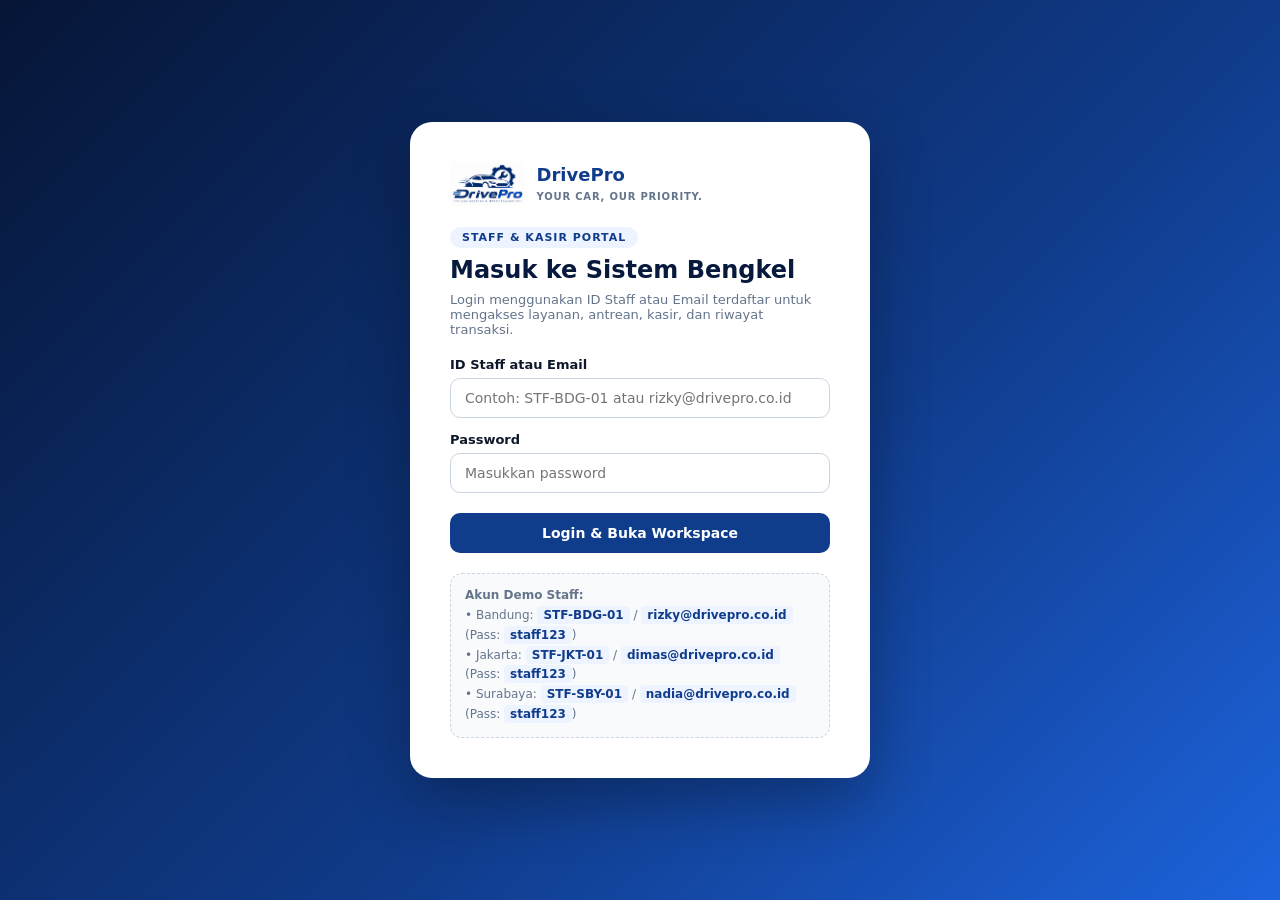
==== staff/antrean.html @ 0124470b "upload tampilan customer" ====
<!DOCTYPE html>
<html lang="id">
<head>
    <meta charset="UTF-8">
    <meta name="viewport" content="width=device-width, initial-scale=1.0">
    <title>Daftar Antrean & Kasir - DrivePro Staff</title>
    <link rel="stylesheet" href="css/staff-global.css">
    <link rel="stylesheet" href="css/antrean.css">
</head>
<body>

    <header class="top-navbar">
        <div class="nav-container">
            <a href="antrean.html" class="brand-logo">
                <img src="assets/logo.jpg" alt="Logo DrivePro" class="logo-img">
                <div class="logo-text">
                    <strong>DrivePro</strong>
                    <small>YOUR CAR, OUR PRIORITY.</small>
                </div>
            </a>

            <nav class="main-nav">
                <a href="service.html">SERVICE</a>
                <a href="antrean.html" class="active">ANTREAN</a>
                <a href="riwayat.html">RIWAYAT TRANSAKSI</a>
                <a href="profil.html">PROFIL STAFF</a>
            </nav>
        </div>
    </header>

    <main class="container">
        <section class="panel-card">
            <div class="title-bar">
                <div>
                    <span class="eyebrow-pill">QUEUE & WORK ORDER</span>
                    <h2>Daftar Antrean Servis Aktif</h2>
                    <p>Klik pada kartu antrean untuk melihat detail form, edit servis, tambah sparepart, terapkan promo, atau lanjut ke kasir.</p>
                </div>

                <select id="queueBranchFilter" onchange="renderQueueList()" class="branch-select">
                    <option value="ALL">Semua Cabang</option>
                    <option value="DrivePro Bandung - Soekarno Hatta">DrivePro Bandung</option>
                    <option value="DrivePro Jakarta - TB Simatupang">DrivePro Jakarta</option>
                    <option value="DrivePro Surabaya - Ahmad Yani">DrivePro Surabaya</option>
                </select>
            </div>

            <div id="queueListContainer" class="queue-stack"></div>
        </section>
    </main>

    <!-- MODAL DETAIL FORM & WORK ORDER -->
    <div id="queueDetailModal" class="modal-overlay" style="display: none;" onclick="closeModal('queueDetailModal')">
        <div class="modal-box modal-xl" onclick="event.stopPropagation()">
            <div class="modal-header">
                <div>
                    <span class="pill-code" id="mdQueueCode">BDG-001</span>
                    <h3 id="mdCustomerHeader" style="margin-top: 6px;">Detail Form & Work Order Servis</h3>
                </div>
                <button type="button" class="modal-close-btn" onclick="closeModal('queueDetailModal')">✕</button>
            </div>

            <div class="md-control-banner">
                <div id="mdVehicleDetails"></div>
                <div class="md-schedule-actions">
                    <button type="button" class="btn-shift" onclick="adjustQueueSchedule(-15)">⏪ Majukan 15m</button>
                    <span id="mdTimeDisplay" class="time-pill-badge">09:00 - 10:00</span>
                    <button type="button" class="btn-shift" onclick="adjustQueueSchedule(15)">Mundurkan 15m ⏩</button>
                    <button type="button" class="btn-danger-soft" onclick="deleteAndAdvanceQueue()">🗑️ Hapus Antrean (Batal)</button>
                </div>
            </div>

            <div class="wo-grid">
                <div>
                    <div class="wo-card">
                        <h4>1. Edit Jenis Service Aktual</h4>
                        <p class="hint-sm">Sesuaikan tindakan perbaikan berdasarkan pengecekan aktual teknisi.</p>
                        <div id="mdServiceChecklist" class="check-grid-sm"></div>
                        <div class="form-group" style="margin-top: 10px;">
                            <label>Catatan Diagnosa Mekanik</label>
                            <input type="text" id="mdTechNotes" placeholder="Contoh: Aki lemah, diganti aki baru.">
                        </div>
                    </div>

                    <div class="wo-card" style="margin-top: 16px;">
                        <h4>2. Tambah Sparepart Diganti (Khusus Mobil <span id="mdEngineTypeLabel">Bensin</span>)</h4>
                        <div class="part-picker">
                            <select id="mdSparepartDropdown"></select>
                            <input type="number" id="mdSparepartQty" value="1" min="1" max="10">
                            <button type="button" class="btn-primary" onclick="addPartItem()">+ Tambah</button>
                        </div>
                        <ul id="mdAddedPartsList" class="parts-ul"></ul>
                    </div>
                </div>

                <div>
                    <div class="wo-card">
                        <h4>3. Promo Member Tersedia</h4>
                        <p class="hint-sm" style="margin-bottom: 10px;">Berwarna <strong>abu-abu</strong> jika syarat belum terpenuhi, berubah <strong>biru</strong> saat memenuhi ketentuan.</p>
                        <div id="mdPromoCardsContainer"></div>
                    </div>

                    <div class="wo-card total-box" style="margin-top: 16px;">
                        <h4>4. Kalkulasi Harga & Pembayaran Kasir</h4>
                        <div class="price-row"><span>Total Jasa Servis</span><strong id="sumServiceText">Rp 0</strong></div>
                        <div class="price-row"><span>Total Sparepart</span><strong id="sumPartText">Rp 0</strong></div>
                        <div class="price-row promo-deduct"><span>Potongan Promo</span><strong id="sumDiscountText">- Rp 0</strong></div>
                        <div class="price-row final-price"><span>TOTAL TAGIHAN FIX</span><strong id="sumGrandTotalText">Rp 0</strong></div>

                        <div style="display: flex; flex-direction: column; gap: 8px; margin-top: 14px;">
                            <button type="button" class="btn-outline" onclick="saveQueueChangesOnly()">Simpan Update Sementara</button>
                            <button type="button" class="btn-primary" onclick="proceedToCashier()">💳 Harga Fix & Lanjut ke Kasir</button>
                        </div>
                    </div>
                </div>
            </div>
        </div>
    </div>

    <!-- MODAL KASIR & WHATSAPP STRUK -->
    <div id="cashierModal" class="modal-overlay" style="display: none;" onclick="closeModal('cashierModal')">
        <div class="modal-box modal-md" onclick="event.stopPropagation()">
            <div class="modal-header">
                <h3>💳 Pembayaran Kasir DrivePro</h3>
                <button type="button" class="modal-close-btn" onclick="closeModal('cashierModal')">✕</button>
            </div>

            <div id="cashierBillSummary" class="cashier-summary"></div>

            <div id="cashierPaymentFormArea">
                <div class="form-group" style="margin-top: 14px;">
                    <label>Metode Pembayaran *</label>
                    <select id="paymentMethodSelect" onchange="toggleCashInput()">
                        <option value="Tunai (Cash)">Tunai (Cash)</option>
                        <option value="QRIS DrivePro">QRIS DrivePro</option>
                        <option value="Transfer Virtual Account">Transfer Virtual Account</option>
                        <option value="Kartu Debit / Kredit">Kartu Debit / Kredit</option>
                    </select>
                </div>

                <div id="cashReceivedGroup" class="form-group" style="margin-top: 12px;">
                    <label>Uang Diterima dari Customer (Rp)</label>
                    <input type="number" id="cashReceivedInput" oninput="calculateChangeAmount()">
                    <small id="cashChangeDisplay" style="color: #059669; font-weight: 700;"></small>
                </div>

                <div class="form-group" style="margin-top: 12px;">
                    <label>Nomor WhatsApp Tujuan Struk Digital *</label>
                    <input type="text" id="waReceiptPhoneInput" placeholder="Contoh: 081234567890" required>
                </div>

                <button type="button" class="btn-primary" style="width: 100%; margin-top: 18px;" onclick="confirmPaymentAndGenerateReceipt()">
                    ✅ Konfirmasi Pembayaran Lunas
                </button>
            </div>

            <div id="paidReceiptSuccessArea" style="display: none;">
                <div id="finalReceiptPreview" class="receipt-sheet"></div>
                <div style="display: flex; flex-direction: column; gap: 10px; margin-top: 16px;">
                    <a id="sendWhatsappBtn" href="#" target="_blank" class="btn-wa">📲 Kirim Struk ke WhatsApp Customer</a>
                    <button type="button" class="btn-outline" onclick="closeModal('cashierModal')">Tutup</button>
                </div>
            </div>
        </div>
    </div>

    <footer class="site-footer">
        <div class="footer-inner">
            <p>&copy; 2026 DrivePro — Your Car, Our Priority.</p>
            <p>Staff & Workshop Operations Portal</p>
        </div>
    </footer>

    <script src="js/data.js"></script>
    <script src="js/auth.js"></script>
    <script src="js/antrean.js"></script>
</body>
</html>
---- staff/css/staff-global.css ----
* {
    box-sizing: border-box;
    margin: 0;
    padding: 0;
    font-family: 'Segoe UI', system-ui, -apple-system, sans-serif;
}

body {
    background-color: #f5f8fd;
    color: #0f172a;
    min-height: 100vh;
    display: flex;
    flex-direction: column;
}

.top-navbar {
    background: #ffffff;
    border-bottom: 1px solid rgba(16, 60, 140, 0.08);
    position: sticky;
    top: 0;
    z-index: 1000;
}

.nav-container {
    max-width: 1200px;
    margin: 0 auto;
    padding: 14px 24px;
    display: flex;
    justify-content: space-between;
    align-items: center;
    gap: 16px;
}

.brand-logo {
    display: flex;
    align-items: center;
    gap: 12px;
    text-decoration: none;
}

.logo-img {
    height: 44px;
    width: auto;
    object-fit: contain;
}

.logo-text strong {
    display: block;
    font-size: 18px;
    font-weight: 800;
    color: #103c8c;
    line-height: 1.1;
}

.logo-text small {
    font-size: 10px;
    font-weight: 700;
    color: #64748b;
    letter-spacing: 0.8px;
}

.main-nav {
    display: flex;
    align-items: center;
    gap: 8px;
}

.main-nav a {
    text-decoration: none;
    color: #07193d;
    font-size: 13px;
    font-weight: 700;
    padding: 9px 16px;
    border-radius: 99px;
    transition: all 0.2s ease;
}

.main-nav a:hover,
.main-nav a.active {
    background: #eef4ff;
    color: #1d63dc;
}

.container {
    max-width: 1140px;
    width: 100%;
    margin: 0 auto;
    padding: 32px 24px;
    flex: 1;
}

.panel-card {
    background: #ffffff;
    border-radius: 20px;
    padding: 32px;
    box-shadow: 0 10px 30px -5px rgba(7, 25, 61, 0.06);
    border: 1px solid rgba(16, 60, 140, 0.08);
}

.eyebrow-pill {
    display: inline-block;
    background: #eef4ff;
    color: #103c8c;
    font-size: 11px;
    font-weight: 800;
    letter-spacing: 1px;
    padding: 4px 12px;
    border-radius: 99px;
    margin-bottom: 8px;
}

.btn-primary {
    background: #103c8c;
    color: #ffffff;
    border: none;
    padding: 12px 22px;
    border-radius: 10px;
    font-size: 14px;
    font-weight: 700;
    cursor: pointer;
    transition: background 0.2s ease;
}

.btn-primary:hover {
    background: #1d63dc;
}

.btn-outline {
    background: #ffffff;
    color: #07193d;
    border: 1.5px solid #cbd5e1;
    padding: 11px 20px;
    border-radius: 10px;
    font-size: 14px;
    font-weight: 700;
    cursor: pointer;
}

.site-footer {
    background: #07193d;
    color: rgba(255, 255, 255, 0.85);
    padding: 18px 24px;
    font-size: 13px;
    margin-top: auto;
}

.footer-inner {
    max-width: 1140px;
    margin: 0 auto;
    display: flex;
    justify-content: space-between;
    flex-wrap: wrap;
    gap: 10px;
}
---- staff/css/antrean.css ----
.title-bar {
    display: flex;
    justify-content: space-between;
    align-items: flex-start;
    flex-wrap: wrap;
    gap: 16px;
    margin-bottom: 24px;
}

.title-bar h2 {
    font-size: 24px;
    font-weight: 800;
    color: #07193d;
}

.title-bar p {
    font-size: 14px;
    color: #64748b;
}

.branch-select {
    padding: 10px 16px;
    border: 1.5px solid #cbd5e1;
    border-radius: 10px;
    font-size: 13px;
    font-weight: 700;
}

.queue-stack {
    display: flex;
    flex-direction: column;
    gap: 14px;
}

.queue-row-card {
    background: #f8fbff;
    border: 1.5px solid #dbe7fb;
    border-radius: 16px;
    padding: 20px 24px;
    display: flex;
    justify-content: space-between;
    align-items: center;
    flex-wrap: wrap;
    gap: 16px;
    cursor: pointer;
    transition: all 0.2s ease;
}

.queue-row-card:hover {
    background: #ffffff;
    border-color: #1d63dc;
    box-shadow: 0 10px 24px -6px rgba(16, 60, 140, 0.14);
    transform: translateY(-2px);
}

.q-code-badge {
    background: #103c8c;
    color: #ffffff;
    font-size: 15px;
    font-weight: 800;
    padding: 8px 14px;
    border-radius: 10px;
}

.q-main-info h4 {
    font-size: 17px;
    font-weight: 800;
    color: #07193d;
}

.q-main-info p {
    font-size: 13px;
    color: #64748b;
}

.q-status-chip {
    font-size: 12px;
    font-weight: 800;
    padding: 5px 12px;
    border-radius: 99px;
}

.st-wait { background: #fef3c7; color: #b45309; }
.st-work { background: #dbeafe; color: #1d4ed8; }

/* Modals & Work Order */
.modal-overlay {
    position: fixed;
    inset: 0;
    background: rgba(7, 25, 61, 0.6);
    backdrop-filter: blur(4px);
    display: flex;
    align-items: center;
    justify-content: center;
    z-index: 2000;
    padding: 20px;
}

.modal-box {
    background: #ffffff;
    border-radius: 20px;
    padding: 28px 32px;
    width: 100%;
    max-height: 92vh;
    overflow-y: auto;
}

.modal-xl { max-width: 1040px; }
.modal-md { max-width: 500px; }

.modal-header {
    display: flex;
    justify-content: space-between;
    align-items: flex-start;
    margin-bottom: 14px;
}

.modal-close-btn {
    background: #f1f5f9;
    border: none;
    width: 34px;
    height: 34px;
    border-radius: 50%;
    font-weight: 800;
    cursor: pointer;
}

.pill-code {
    background: #eef4ff;
    color: #103c8c;
    font-size: 12px;
    font-weight: 800;
    padding: 4px 12px;
    border-radius: 99px;
}

.md-control-banner {
    background: #f1f5f9;
    border-radius: 14px;
    padding: 14px 18px;
    display: flex;
    justify-content: space-between;
    align-items: center;
    flex-wrap: wrap;
    gap: 12px;
    margin-bottom: 20px;
    font-size: 13px;
}

.md-schedule-actions {
    display: flex;
    align-items: center;
    gap: 8px;
    flex-wrap: wrap;
}

.btn-shift {
    background: #ffffff;
    border: 1px solid #cbd5e1;
    padding: 6px 10px;
    border-radius: 8px;
    font-size: 12px;
    font-weight: 700;
    cursor: pointer;
}

.time-pill-badge {
    background: #103c8c;
    color: #ffffff;
    padding: 6px 12px;
    border-radius: 8px;
    font-weight: 800;
    font-size: 12px;
}

.btn-danger-soft {
    background: #fee2e2;
    color: #b91c1c;
    border: none;
    padding: 6px 12px;
    border-radius: 8px;
    font-size: 12px;
    font-weight: 700;
    cursor: pointer;
}

.wo-grid {
    display: grid;
    grid-template-columns: 1.15fr 0.85fr;
    gap: 20px;
}

.wo-card {
    background: #f8fafc;
    border: 1px solid #e2e8f0;
    border-radius: 16px;
    padding: 18px 20px;
}

.wo-card h4 {
    font-size: 15px;
    font-weight: 800;
    color: #07193d;
    margin-bottom: 4px;
}

.hint-sm {
    font-size: 12px;
    color: #64748b;
}

.check-grid-sm {
    display: grid;
    grid-template-columns: 1fr 1fr;
    gap: 8px;
    max-height: 190px;
    overflow-y: auto;
    margin-top: 8px;
}

.srv-check-box {
    display: flex;
    align-items: flex-start;
    gap: 8px;
    background: #ffffff;
    border: 1px solid #e2e8f0;
    padding: 8px 10px;
    border-radius: 8px;
    font-size: 12px;
    cursor: pointer;
}

.form-group {
    display: flex;
    flex-direction: column;
    gap: 6px;
}

.form-group label { font-size: 13px; font-weight: 700; }
.form-group input, .form-group select {
    padding: 10px 12px;
    border: 1px solid #cbd5e1;
    border-radius: 8px;
    font-size: 13px;
}

.part-picker {
    display: flex;
    gap: 8px;
    margin: 10px 0;
}

.part-picker select {
    flex: 1;
    padding: 9px 12px;
    border-radius: 8px;
    border: 1px solid #cbd5e1;
}

.part-picker input {
    width: 65px;
    text-align: center;
    border-radius: 8px;
    border: 1px solid #cbd5e1;
}

.parts-ul {
    list-style: none;
    display: flex;
    flex-direction: column;
    gap: 6px;
}

.parts-ul li {
    background: #ffffff;
    border: 1px solid #e2e8f0;
    padding: 8px 12px;
    border-radius: 8px;
    display: flex;
    justify-content: space-between;
    align-items: center;
    font-size: 13px;
}

/* Promo Abu-abu -> Biru */
.promo-state-card {
    border-radius: 12px;
    padding: 12px 14px;
    margin-bottom: 10px;
    transition: all 0.25s ease;
    border: 1.5px solid;
}

.promo-locked {
    background-color: #e2e8f0;
    border-color: #cbd5e1;
    color: #64748b;
    opacity: 0.78;
    cursor: not-allowed;
}

.promo-unlocked {
    background: linear-gradient(135deg, #e0edff 0%, #dbeafe 100%);
    border-color: #1d63dc;
    color: #07193d;
    cursor: pointer;
}

.promo-unlocked.selected {
    background: linear-gradient(135deg, #103c8c 0%, #1d63dc 100%);
    color: #ffffff;
}

.total-box {
    background: #ffffff;
    border: 2px solid #103c8c;
}

.price-row {
    display: flex;
    justify-content: space-between;
    font-size: 14px;
    padding: 6px 0;
}

.promo-deduct { color: #059669; }
.final-price {
    border-top: 2px dashed #cbd5e1;
    margin-top: 8px;
    padding-top: 12px;
    font-size: 18px;
    color: #103c8c;
}

.cashier-summary {
    background: #eef4ff;
    border-radius: 12px;
    padding: 16px;
    font-size: 14px;
}

.receipt-sheet {
    background: #ffffff;
    border: 1.5px dashed #94a3b8;
    border-radius: 12px;
    padding: 20px;
    font-size: 13px;
    margin-top: 14px;
}

.btn-wa {
    display: block;
    background: #16a34a;
    color: #ffffff;
    text-align: center;
    text-decoration: none;
    font-weight: 800;
    padding: 13px 18px;
    border-radius: 10px;
}

@media (max-width: 860px) {
    .wo-grid, .check-grid-sm { grid-template-columns: 1fr; }
}
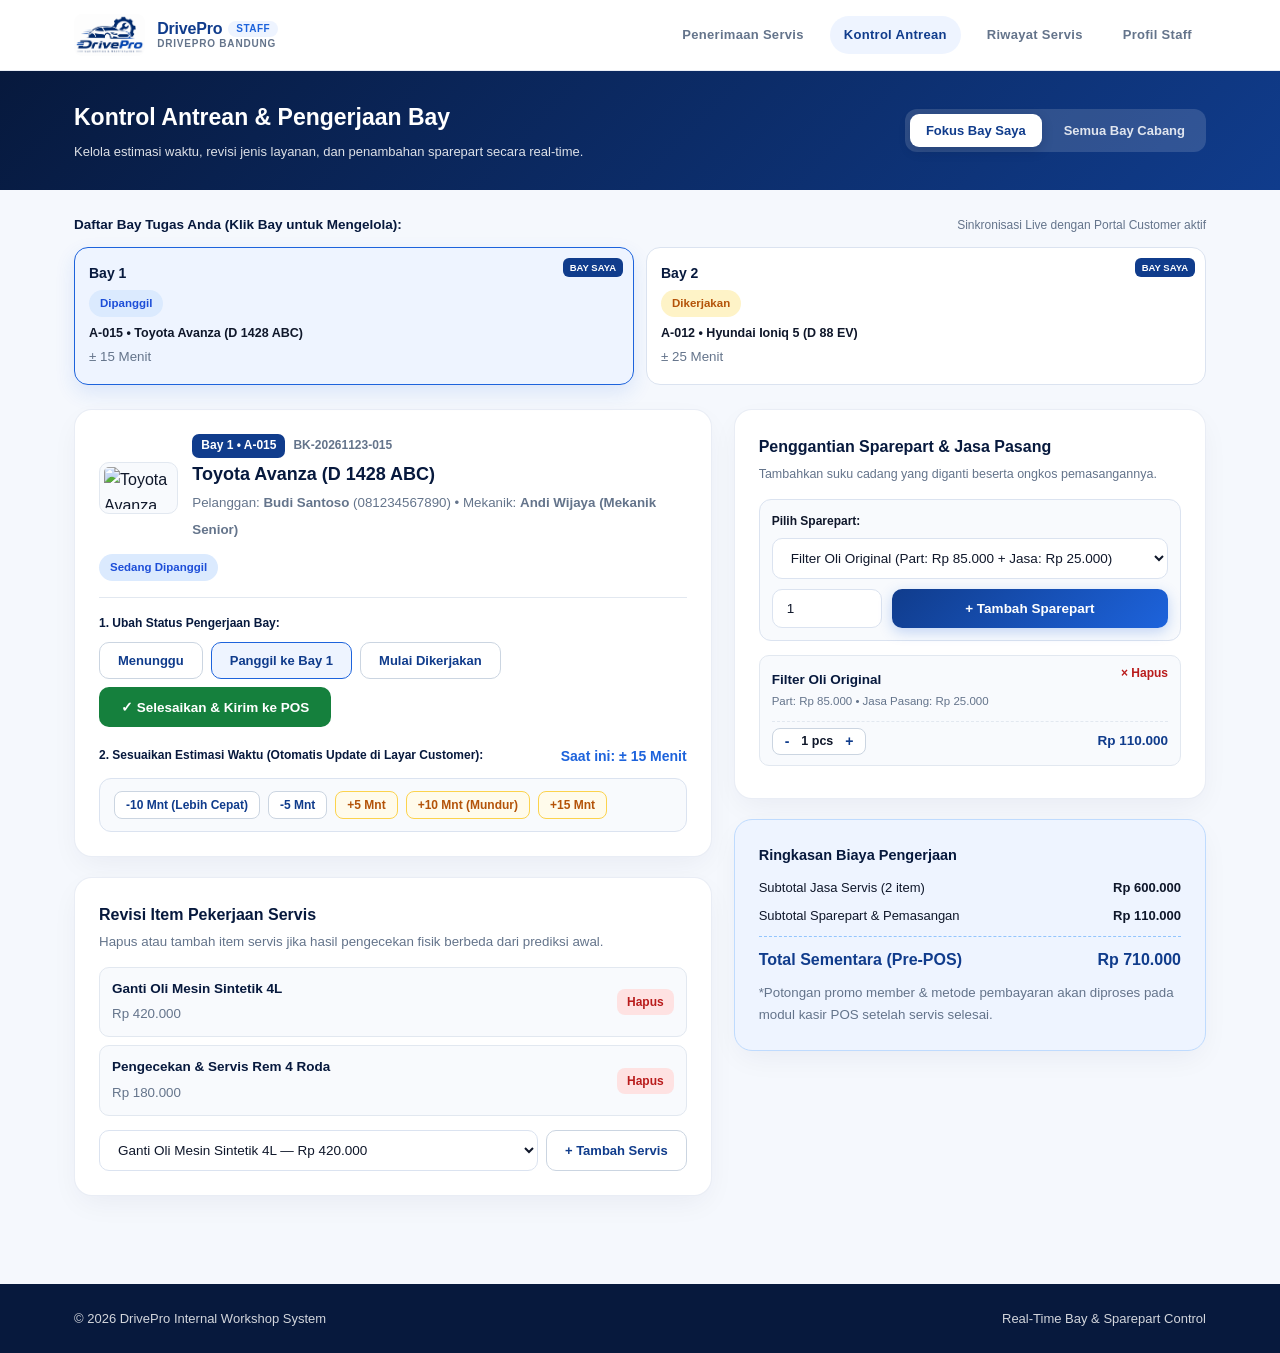
==== commit b66b4362: "feat: complete staff portal (service, queue control, history, profile)" ====
--- a/staff/antrean.html
+++ b/staff/antrean.html
@@ -3,8 +3,8 @@
 <head>
     <meta charset="UTF-8">
     <meta name="viewport" content="width=device-width, initial-scale=1.0">
-    <title>Daftar Antrean & Kasir - DrivePro Staff</title>
-    <link rel="stylesheet" href="css/staff-global.css">
+    <title>Kontrol Antrean &amp; Bay — DrivePro Staff</title>
+    <link rel="stylesheet" href="css/global.css">
     <link rel="stylesheet" href="css/antrean.css">
 </head>
 <body>
@@ -12,167 +12,59 @@
     <header class="top-navbar">
         <div class="nav-container">
             <a href="antrean.html" class="brand-logo">
-                <img src="assets/logo.jpg" alt="Logo DrivePro" class="logo-img">
+                <img src="assets/logo.jpg" alt="DrivePro Logo" class="logo-img">
                 <div class="logo-text">
-                    <strong>DrivePro</strong>
-                    <small>YOUR CAR, OUR PRIORITY.</small>
+                    <strong>DrivePro <span class="staff-role-pill">Staff</span></strong>
+                    <small id="navBranchLabel">DRIVEPRO BANDUNG</small>
                 </div>
             </a>
-
             <nav class="main-nav">
-                <a href="service.html">SERVICE</a>
-                <a href="antrean.html" class="active">ANTREAN</a>
-                <a href="riwayat.html">RIWAYAT TRANSAKSI</a>
-                <a href="profil.html">PROFIL STAFF</a>
+                <a href="service.html">Penerimaan Servis</a>
+                <a href="antrean.html" class="active">Kontrol Antrean</a>
+                <a href="riwayat.html">Riwayat Servis</a>
+                <a href="profil.html">Profil Staff</a>
             </nav>
         </div>
     </header>
 
-    <main class="container">
-        <section class="panel-card">
-            <div class="title-bar">
-                <div>
-                    <span class="eyebrow-pill">QUEUE & WORK ORDER</span>
-                    <h2>Daftar Antrean Servis Aktif</h2>
-                    <p>Klik pada kartu antrean untuk melihat detail form, edit servis, tambah sparepart, terapkan promo, atau lanjut ke kasir.</p>
-                </div>
-
-                <select id="queueBranchFilter" onchange="renderQueueList()" class="branch-select">
-                    <option value="ALL">Semua Cabang</option>
-                    <option value="DrivePro Bandung - Soekarno Hatta">DrivePro Bandung</option>
-                    <option value="DrivePro Jakarta - TB Simatupang">DrivePro Jakarta</option>
-                    <option value="DrivePro Surabaya - Ahmad Yani">DrivePro Surabaya</option>
-                </select>
+    <section class="queue-top-bar">
+        <div class="container queue-header-flex">
+            <div>
+                <h1 style="font-size:23px; font-weight:800; margin-bottom:4px;">Kontrol Antrean &amp; Pengerjaan Bay</h1>
+                <p style="font-size:13px; opacity:0.86;">Kelola estimasi waktu, revisi jenis layanan, dan penambahan sparepart secara real-time.</p>
             </div>
 
-            <div id="queueListContainer" class="queue-stack"></div>
-        </section>
+            <div class="mode-switcher-pills">
+                <button type="button" class="mode-pill-btn active" id="btnModeMyBays" onclick="switchBayViewMode('mine')">
+                    Fokus Bay Saya
+                </button>
+                <button type="button" class="mode-pill-btn" id="btnModeAllBays" onclick="switchBayViewMode('all')">
+                    Semua Bay Cabang
+                </button>
+            </div>
+        </div>
+    </section>
+
+    <main class="container">
+        <!-- Strip Pilihan Bay -->
+        <div style="display:flex; justify-content:space-between; align-items:center; margin-bottom:10px;">
+            <strong style="font-size:13.5px; color:var(--blue-dark);" id="bayStripHeading">Daftar Bay Tugas Anda (Klik Bay untuk Mengelola):</strong>
+            <span style="font-size:12px; color:var(--text-muted);" id="syncStatusLabel">Sinkronisasi Live dengan Portal Customer aktif</span>
+        </div>
+        <div class="bay-overview-strip" id="staffBayStripContainer"></div>
+
+        <!-- Area Kerja Bay Terpilih -->
+        <div id="bayWorkspaceContainer"></div>
     </main>
 
-    <!-- MODAL DETAIL FORM & WORK ORDER -->
-    <div id="queueDetailModal" class="modal-overlay" style="display: none;" onclick="closeModal('queueDetailModal')">
-        <div class="modal-box modal-xl" onclick="event.stopPropagation()">
-            <div class="modal-header">
-                <div>
-                    <span class="pill-code" id="mdQueueCode">BDG-001</span>
-                    <h3 id="mdCustomerHeader" style="margin-top: 6px;">Detail Form & Work Order Servis</h3>
-                </div>
-                <button type="button" class="modal-close-btn" onclick="closeModal('queueDetailModal')">✕</button>
-            </div>
-
-            <div class="md-control-banner">
-                <div id="mdVehicleDetails"></div>
-                <div class="md-schedule-actions">
-                    <button type="button" class="btn-shift" onclick="adjustQueueSchedule(-15)">⏪ Majukan 15m</button>
-                    <span id="mdTimeDisplay" class="time-pill-badge">09:00 - 10:00</span>
-                    <button type="button" class="btn-shift" onclick="adjustQueueSchedule(15)">Mundurkan 15m ⏩</button>
-                    <button type="button" class="btn-danger-soft" onclick="deleteAndAdvanceQueue()">🗑️ Hapus Antrean (Batal)</button>
-                </div>
-            </div>
-
-            <div class="wo-grid">
-                <div>
-                    <div class="wo-card">
-                        <h4>1. Edit Jenis Service Aktual</h4>
-                        <p class="hint-sm">Sesuaikan tindakan perbaikan berdasarkan pengecekan aktual teknisi.</p>
-                        <div id="mdServiceChecklist" class="check-grid-sm"></div>
-                        <div class="form-group" style="margin-top: 10px;">
-                            <label>Catatan Diagnosa Mekanik</label>
-                            <input type="text" id="mdTechNotes" placeholder="Contoh: Aki lemah, diganti aki baru.">
-                        </div>
-                    </div>
-
-                    <div class="wo-card" style="margin-top: 16px;">
-                        <h4>2. Tambah Sparepart Diganti (Khusus Mobil <span id="mdEngineTypeLabel">Bensin</span>)</h4>
-                        <div class="part-picker">
-                            <select id="mdSparepartDropdown"></select>
-                            <input type="number" id="mdSparepartQty" value="1" min="1" max="10">
-                            <button type="button" class="btn-primary" onclick="addPartItem()">+ Tambah</button>
-                        </div>
-                        <ul id="mdAddedPartsList" class="parts-ul"></ul>
-                    </div>
-                </div>
-
-                <div>
-                    <div class="wo-card">
-                        <h4>3. Promo Member Tersedia</h4>
-                        <p class="hint-sm" style="margin-bottom: 10px;">Berwarna <strong>abu-abu</strong> jika syarat belum terpenuhi, berubah <strong>biru</strong> saat memenuhi ketentuan.</p>
-                        <div id="mdPromoCardsContainer"></div>
-                    </div>
-
-                    <div class="wo-card total-box" style="margin-top: 16px;">
-                        <h4>4. Kalkulasi Harga & Pembayaran Kasir</h4>
-                        <div class="price-row"><span>Total Jasa Servis</span><strong id="sumServiceText">Rp 0</strong></div>
-                        <div class="price-row"><span>Total Sparepart</span><strong id="sumPartText">Rp 0</strong></div>
-                        <div class="price-row promo-deduct"><span>Potongan Promo</span><strong id="sumDiscountText">- Rp 0</strong></div>
-                        <div class="price-row final-price"><span>TOTAL TAGIHAN FIX</span><strong id="sumGrandTotalText">Rp 0</strong></div>
-
-                        <div style="display: flex; flex-direction: column; gap: 8px; margin-top: 14px;">
-                            <button type="button" class="btn-outline" onclick="saveQueueChangesOnly()">Simpan Update Sementara</button>
-                            <button type="button" class="btn-primary" onclick="proceedToCashier()">💳 Harga Fix & Lanjut ke Kasir</button>
-                        </div>
-                    </div>
-                </div>
-            </div>
-        </div>
-    </div>
-
-    <!-- MODAL KASIR & WHATSAPP STRUK -->
-    <div id="cashierModal" class="modal-overlay" style="display: none;" onclick="closeModal('cashierModal')">
-        <div class="modal-box modal-md" onclick="event.stopPropagation()">
-            <div class="modal-header">
-                <h3>💳 Pembayaran Kasir DrivePro</h3>
-                <button type="button" class="modal-close-btn" onclick="closeModal('cashierModal')">✕</button>
-            </div>
-
-            <div id="cashierBillSummary" class="cashier-summary"></div>
-
-            <div id="cashierPaymentFormArea">
-                <div class="form-group" style="margin-top: 14px;">
-                    <label>Metode Pembayaran *</label>
-                    <select id="paymentMethodSelect" onchange="toggleCashInput()">
-                        <option value="Tunai (Cash)">Tunai (Cash)</option>
-                        <option value="QRIS DrivePro">QRIS DrivePro</option>
-                        <option value="Transfer Virtual Account">Transfer Virtual Account</option>
-                        <option value="Kartu Debit / Kredit">Kartu Debit / Kredit</option>
-                    </select>
-                </div>
-
-                <div id="cashReceivedGroup" class="form-group" style="margin-top: 12px;">
-                    <label>Uang Diterima dari Customer (Rp)</label>
-                    <input type="number" id="cashReceivedInput" oninput="calculateChangeAmount()">
-                    <small id="cashChangeDisplay" style="color: #059669; font-weight: 700;"></small>
-                </div>
-
-                <div class="form-group" style="margin-top: 12px;">
-                    <label>Nomor WhatsApp Tujuan Struk Digital *</label>
-                    <input type="text" id="waReceiptPhoneInput" placeholder="Contoh: 081234567890" required>
-                </div>
-
-                <button type="button" class="btn-primary" style="width: 100%; margin-top: 18px;" onclick="confirmPaymentAndGenerateReceipt()">
-                    ✅ Konfirmasi Pembayaran Lunas
-                </button>
-            </div>
-
-            <div id="paidReceiptSuccessArea" style="display: none;">
-                <div id="finalReceiptPreview" class="receipt-sheet"></div>
-                <div style="display: flex; flex-direction: column; gap: 10px; margin-top: 16px;">
-                    <a id="sendWhatsappBtn" href="#" target="_blank" class="btn-wa">📲 Kirim Struk ke WhatsApp Customer</a>
-                    <button type="button" class="btn-outline" onclick="closeModal('cashierModal')">Tutup</button>
-                </div>
-            </div>
-        </div>
-    </div>
-
     <footer class="site-footer">
-        <div class="footer-inner">
-            <p>&copy; 2026 DrivePro — Your Car, Our Priority.</p>
-            <p>Staff & Workshop Operations Portal</p>
+        <div class="container footer-inner">
+            <span>&copy; 2026 DrivePro Internal Workshop System</span>
+            <span>Real-Time Bay &amp; Sparepart Control</span>
         </div>
     </footer>
 
-    <script src="js/data.js"></script>
-    <script src="js/auth.js"></script>
+    <script src="js/staff-store.js"></script>
     <script src="js/antrean.js"></script>
 </body>
 </html>
--- a/staff/css/global.css
+++ b/staff/css/global.css
@@ -0,0 +1,323 @@
+/* staff/css/global.css */
+@import url('https://fonts.googleapis.com/css2?family=Plus+Jakarta+Sans:wght@400;500;600;700;800&display=swap');
+
+:root {
+    --blue-dark: #07193d;
+    --blue-primary: #103c8c;
+    --blue-accent: #1d63dc;
+    --blue-soft: #eef4ff;
+    --bg-page: #f5f8fd;
+    --white: #ffffff;
+    --text-dark: #0f172a;
+    --text-muted: #64748b;
+    --border-subtle: rgba(16, 60, 140, 0.09);
+    --shadow-soft: 0 10px 30px -5px rgba(7, 25, 61, 0.06);
+    --shadow-hover: 0 18px 36px -8px rgba(16, 60, 140, 0.14);
+    --success-bg: #dcfce7;
+    --success-text: #15803d;
+    --warning-bg: #fef3c7;
+    --warning-text: #b45309;
+    --danger-bg: #fee2e2;
+    --danger-text: #b91c1c;
+}
+
+* {
+    box-sizing: border-box;
+    margin: 0;
+    padding: 0;
+    font-family: 'Plus Jakarta Sans', 'Segoe UI', sans-serif;
+}
+
+html {
+    scroll-behavior: smooth;
+}
+
+body {
+    background-color: var(--bg-page);
+    color: var(--text-dark);
+    line-height: 1.65;
+    display: flex;
+    flex-direction: column;
+    min-height: 100vh;
+    -webkit-font-smoothing: antialiased;
+}
+
+main {
+    flex: 1;
+}
+
+.container {
+    max-width: 1180px;
+    margin: 0 auto;
+    padding: 0 24px;
+}
+
+/* Navbar Glassmorphism Elegan */
+.top-navbar {
+    background-color: rgba(255, 255, 255, 0.92);
+    backdrop-filter: blur(12px);
+    border-bottom: 1px solid var(--border-subtle);
+    position: sticky;
+    top: 0;
+    z-index: 1000;
+}
+
+.nav-container {
+    max-width: 1180px;
+    margin: 0 auto;
+    padding: 14px 24px;
+    display: flex;
+    align-items: center;
+    justify-content: space-between;
+    gap: 16px;
+}
+
+.brand-logo {
+    display: flex;
+    align-items: center;
+    gap: 12px;
+    text-decoration: none;
+}
+
+.logo-img {
+    height: 42px;
+    width: auto;
+    object-fit: contain;
+    border-radius: 8px;
+}
+
+.logo-text {
+    display: flex;
+    flex-direction: column;
+    line-height: 1.15;
+}
+
+.logo-text strong {
+    font-size: 16px;
+    font-weight: 800;
+    color: var(--blue-primary);
+    letter-spacing: -0.2px;
+    display: flex;
+    align-items: center;
+    gap: 6px;
+}
+
+.staff-role-pill {
+    font-size: 10px;
+    font-weight: 800;
+    background: var(--blue-soft);
+    color: var(--blue-accent);
+    padding: 2px 8px;
+    border-radius: 99px;
+    text-transform: uppercase;
+    letter-spacing: 0.5px;
+}
+
+.logo-text small {
+    font-size: 10px;
+    font-weight: 600;
+    color: var(--text-muted);
+    letter-spacing: 0.8px;
+}
+
+.main-nav {
+    display: flex;
+    align-items: center;
+    gap: 12px;
+    flex-wrap: wrap;
+}
+
+.main-nav a {
+    text-decoration: none;
+    color: var(--text-muted);
+    font-size: 13px;
+    font-weight: 700;
+    letter-spacing: 0.3px;
+    padding: 8px 14px;
+    border-radius: 99px;
+    transition: all 0.25s ease;
+}
+
+.main-nav a:hover,
+.main-nav a.active {
+    color: var(--blue-primary);
+    background-color: var(--blue-soft);
+}
+
+/* Tombol & Komponen UI Umum */
+.btn-primary {
+    background: linear-gradient(135deg, var(--blue-primary) 0%, var(--blue-accent) 100%);
+    color: var(--white);
+    border: none;
+    padding: 12px 22px;
+    border-radius: 10px;
+    font-size: 13.5px;
+    font-weight: 700;
+    cursor: pointer;
+    transition: all 0.25s ease;
+    display: inline-flex;
+    align-items: center;
+    justify-content: center;
+    gap: 8px;
+    text-decoration: none;
+    box-shadow: 0 4px 14px rgba(29, 99, 220, 0.25);
+}
+
+.btn-primary:hover {
+    transform: translateY(-1px);
+    box-shadow: 0 8px 20px rgba(29, 99, 220, 0.35);
+}
+
+.btn-outline {
+    background-color: var(--white);
+    color: var(--blue-primary);
+    border: 1.5px solid #cbd5e1;
+    padding: 10px 18px;
+    border-radius: 10px;
+    font-size: 13px;
+    font-weight: 700;
+    cursor: pointer;
+    transition: all 0.2s ease;
+    display: inline-flex;
+    align-items: center;
+    justify-content: center;
+    gap: 6px;
+}
+
+.btn-outline:hover {
+    border-color: var(--blue-primary);
+    background-color: var(--blue-soft);
+}
+
+.card-box {
+    background: var(--white);
+    border: 1px solid var(--border-subtle);
+    border-radius: 18px;
+    padding: 24px;
+    box-shadow: var(--shadow-soft);
+}
+
+.status-pill {
+    display: inline-flex;
+    align-items: center;
+    gap: 6px;
+    font-size: 11.5px;
+    font-weight: 800;
+    padding: 4px 11px;
+    border-radius: 99px;
+}
+
+.status-pill.waiting { background: #f1f5f9; color: #475569; }
+.status-pill.called { background: #dbeafe; color: #1d4ed8; }
+.status-pill.working { background: var(--warning-bg); color: var(--warning-text); }
+.status-pill.done { background: var(--success-bg); color: var(--success-text); }
+
+/* Form Inputs Seragam */
+input[type="text"],
+input[type="email"],
+input[type="password"],
+input[type="tel"],
+input[type="date"],
+input[type="number"],
+select,
+textarea {
+    width: 100%;
+    padding: 11px 14px;
+    border: 1.5px solid #dbe3f0;
+    border-radius: 10px;
+    font-size: 13.5px;
+    color: var(--text-dark);
+    background: var(--white);
+    transition: border-color 0.2s, box-shadow 0.2s;
+}
+
+input:focus,
+select:focus,
+textarea:focus {
+    outline: none;
+    border-color: var(--blue-accent);
+    box-shadow: 0 0 0 3px rgba(29, 99, 220, 0.12);
+}
+
+/* Modal Pop-up */
+.modal-backdrop {
+    position: fixed;
+    inset: 0;
+    background: rgba(7, 25, 61, 0.55);
+    backdrop-filter: blur(4px);
+    display: none;
+    align-items: center;
+    justify-content: center;
+    padding: 20px;
+    z-index: 2000;
+}
+
+.modal-card {
+    background: var(--white);
+    width: 100%;
+    max-width: 640px;
+    max-height: 88vh;
+    overflow-y: auto;
+    border-radius: 20px;
+    padding: 26px;
+    box-shadow: 0 24px 60px rgba(7, 25, 61, 0.25);
+}
+
+.modal-header {
+    display: flex;
+    justify-content: space-between;
+    align-items: center;
+    padding-bottom: 14px;
+    margin-bottom: 16px;
+    border-bottom: 1px solid #e2e8f0;
+}
+
+.modal-header h3 {
+    font-size: 17px;
+    font-weight: 800;
+    color: var(--blue-dark);
+}
+
+.modal-close-btn {
+    background: #f1f5f9;
+    border: none;
+    width: 32px;
+    height: 32px;
+    border-radius: 8px;
+    font-size: 18px;
+    font-weight: 700;
+    color: #475569;
+    cursor: pointer;
+}
+
+/* Footer Minimalis */
+.site-footer {
+    background-color: var(--blue-dark);
+    color: rgba(255, 255, 255, 0.82);
+    padding: 24px 0;
+    font-size: 13px;
+    margin-top: 40px;
+}
+
+.footer-inner {
+    display: flex;
+    justify-content: space-between;
+    align-items: center;
+    flex-wrap: wrap;
+    gap: 12px;
+}
+
+@media (max-width: 768px) {
+    .nav-container {
+        flex-direction: column;
+        align-items: flex-start;
+    }
+    .main-nav {
+        width: 100%;
+        gap: 6px;
+    }
+    .main-nav a {
+        padding: 6px 10px;
+        font-size: 12px;
+    }
+}
--- a/staff/css/antrean.css
+++ b/staff/css/antrean.css
@@ -1,364 +1,168 @@
-.title-bar {
-    display: flex;
-    justify-content: space-between;
-    align-items: flex-start;
-    flex-wrap: wrap;
-    gap: 16px;
+/* staff/css/antrean.css */
+.queue-top-bar {
+    background: linear-gradient(135deg, var(--blue-dark) 0%, var(--blue-primary) 100%);
+    color: var(--white);
+    padding: 28px 0;
     margin-bottom: 24px;
 }
 
-.title-bar h2 {
-    font-size: 24px;
-    font-weight: 800;
-    color: #07193d;
-}
-
-.title-bar p {
-    font-size: 14px;
-    color: #64748b;
-}
-
-.branch-select {
-    padding: 10px 16px;
-    border: 1.5px solid #cbd5e1;
-    border-radius: 10px;
-    font-size: 13px;
-    font-weight: 700;
-}
-
-.queue-stack {
-    display: flex;
-    flex-direction: column;
-    gap: 14px;
-}
-
-.queue-row-card {
-    background: #f8fbff;
-    border: 1.5px solid #dbe7fb;
-    border-radius: 16px;
-    padding: 20px 24px;
+.queue-header-flex {
     display: flex;
     justify-content: space-between;
     align-items: center;
     flex-wrap: wrap;
     gap: 16px;
-    cursor: pointer;
-    transition: all 0.2s ease;
 }
 
-.queue-row-card:hover {
-    background: #ffffff;
-    border-color: #1d63dc;
-    box-shadow: 0 10px 24px -6px rgba(16, 60, 140, 0.14);
+.mode-switcher-pills {
+    display: inline-flex;
+    background: rgba(255, 255, 255, 0.14);
+    padding: 5px;
+    border-radius: 12px;
+    gap: 6px;
+}
+
+.mode-pill-btn {
+    background: transparent;
+    color: rgba(255, 255, 255, 0.85);
+    border: none;
+    padding: 9px 16px;
+    border-radius: 9px;
+    font-size: 13px;
+    font-weight: 700;
+    cursor: pointer;
+    transition: all 0.2s;
+}
+
+.mode-pill-btn.active {
+    background: var(--white);
+    color: var(--blue-primary);
+    box-shadow: 0 4px 12px rgba(7, 25, 61, 0.2);
+}
+
+.bay-overview-strip {
+    display: grid;
+    grid-template-columns: repeat(auto-fit, minmax(165px, 1fr));
+    gap: 12px;
+    margin-bottom: 24px;
+}
+
+.bay-mini-card {
+    background: var(--white);
+    border: 1.5px solid #dbe3f0;
+    border-radius: 14px;
+    padding: 14px;
+    cursor: pointer;
+    transition: all 0.2s;
+    position: relative;
+}
+
+.bay-mini-card:hover {
+    border-color: var(--blue-accent);
     transform: translateY(-2px);
 }
 
-.q-code-badge {
-    background: #103c8c;
-    color: #ffffff;
-    font-size: 15px;
-    font-weight: 800;
-    padding: 8px 14px;
-    border-radius: 10px;
+.bay-mini-card.selected-bay {
+    border-color: var(--blue-accent);
+    background: var(--blue-soft);
+    box-shadow: 0 8px 20px rgba(29, 99, 220, 0.12);
 }
 
-.q-main-info h4 {
-    font-size: 17px;
+.bay-mini-card.my-assigned::after {
+    content: 'BAY SAYA';
+    position: absolute;
+    top: 10px;
+    right: 10px;
+    font-size: 9.5px;
     font-weight: 800;
-    color: #07193d;
+    background: var(--blue-primary);
+    color: var(--white);
+    padding: 2px 7px;
+    border-radius: 6px;
 }
 
-.q-main-info p {
-    font-size: 13px;
-    color: #64748b;
+.workspace-grid {
+    display: grid;
+    grid-template-columns: 1.35fr 1fr;
+    gap: 22px;
+    align-items: start;
+    margin-bottom: 48px;
 }
 
-.q-status-chip {
+.time-adjust-bar {
+    display: flex;
+    align-items: center;
+    flex-wrap: wrap;
+    gap: 8px;
+    background: #f8fafd;
+    border: 1px solid #dbe3f0;
+    padding: 12px 14px;
+    border-radius: 12px;
+    margin-top: 10px;
+}
+
+.btn-time-step {
+    background: var(--white);
+    border: 1.5px solid #cbd5e1;
+    color: var(--blue-primary);
     font-size: 12px;
     font-weight: 800;
-    padding: 5px 12px;
-    border-radius: 99px;
+    padding: 6px 11px;
+    border-radius: 8px;
+    cursor: pointer;
+    transition: all 0.15s;
 }
 
-.st-wait { background: #fef3c7; color: #b45309; }
-.st-work { background: #dbeafe; color: #1d4ed8; }
-
-/* Modals & Work Order */
-.modal-overlay {
-    position: fixed;
-    inset: 0;
-    background: rgba(7, 25, 61, 0.6);
-    backdrop-filter: blur(4px);
-    display: flex;
-    align-items: center;
-    justify-content: center;
-    z-index: 2000;
-    padding: 20px;
+.btn-time-step:hover {
+    background: var(--blue-primary);
+    color: var(--white);
+    border-color: var(--blue-primary);
 }
 
-.modal-box {
-    background: #ffffff;
-    border-radius: 20px;
-    padding: 28px 32px;
-    width: 100%;
-    max-height: 92vh;
-    overflow-y: auto;
+.btn-time-step.delay {
+    color: #b45309;
+    border-color: #fcd34d;
+    background: #fffbeb;
 }
 
-.modal-xl { max-width: 1040px; }
-.modal-md { max-width: 500px; }
-
-.modal-header {
-    display: flex;
-    justify-content: space-between;
-    align-items: flex-start;
-    margin-bottom: 14px;
+.btn-time-step.delay:hover {
+    background: #d97706;
+    color: var(--white);
+    border-color: #d97706;
 }
 
-.modal-close-btn {
-    background: #f1f5f9;
-    border: none;
-    width: 34px;
-    height: 34px;
-    border-radius: 50%;
-    font-weight: 800;
-    cursor: pointer;
-}
-
-.pill-code {
-    background: #eef4ff;
-    color: #103c8c;
-    font-size: 12px;
-    font-weight: 800;
-    padding: 4px 12px;
-    border-radius: 99px;
-}
-
-.md-control-banner {
-    background: #f1f5f9;
-    border-radius: 14px;
-    padding: 14px 18px;
+.item-line-row {
     display: flex;
     justify-content: space-between;
     align-items: center;
-    flex-wrap: wrap;
-    gap: 12px;
-    margin-bottom: 20px;
-    font-size: 13px;
+    gap: 10px;
+    padding: 10px 12px;
+    background: #f8fafd;
+    border: 1px solid #e2e8f0;
+    border-radius: 10px;
+    margin-bottom: 8px;
 }
 
-.md-schedule-actions {
-    display: flex;
+.qty-stepper {
+    display: inline-flex;
     align-items: center;
-    gap: 8px;
-    flex-wrap: wrap;
+    gap: 6px;
+    background: var(--white);
+    border: 1px solid #cbd5e1;
+    border-radius: 8px;
+    padding: 2px 6px;
 }
 
-.btn-shift {
-    background: #ffffff;
-    border: 1px solid #cbd5e1;
-    padding: 6px 10px;
-    border-radius: 8px;
-    font-size: 12px;
-    font-weight: 700;
+.qty-stepper button {
+    background: none;
+    border: none;
+    font-weight: 800;
+    font-size: 14px;
+    color: var(--blue-primary);
     cursor: pointer;
+    padding: 2px 6px;
 }
 
-.time-pill-badge {
-    background: #103c8c;
-    color: #ffffff;
-    padding: 6px 12px;
-    border-radius: 8px;
-    font-weight: 800;
-    font-size: 12px;
-}
-
-.btn-danger-soft {
-    background: #fee2e2;
-    color: #b91c1c;
-    border: none;
-    padding: 6px 12px;
-    border-radius: 8px;
-    font-size: 12px;
-    font-weight: 700;
-    cursor: pointer;
-}
-
-.wo-grid {
-    display: grid;
-    grid-template-columns: 1.15fr 0.85fr;
-    gap: 20px;
-}
-
-.wo-card {
-    background: #f8fafc;
-    border: 1px solid #e2e8f0;
-    border-radius: 16px;
-    padding: 18px 20px;
-}
-
-.wo-card h4 {
-    font-size: 15px;
-    font-weight: 800;
-    color: #07193d;
-    margin-bottom: 4px;
-}
-
-.hint-sm {
-    font-size: 12px;
-    color: #64748b;
-}
-
-.check-grid-sm {
-    display: grid;
-    grid-template-columns: 1fr 1fr;
-    gap: 8px;
-    max-height: 190px;
-    overflow-y: auto;
-    margin-top: 8px;
-}
-
-.srv-check-box {
-    display: flex;
-    align-items: flex-start;
-    gap: 8px;
-    background: #ffffff;
-    border: 1px solid #e2e8f0;
-    padding: 8px 10px;
-    border-radius: 8px;
-    font-size: 12px;
-    cursor: pointer;
-}
-
-.form-group {
-    display: flex;
-    flex-direction: column;
-    gap: 6px;
-}
-
-.form-group label { font-size: 13px; font-weight: 700; }
-.form-group input, .form-group select {
-    padding: 10px 12px;
-    border: 1px solid #cbd5e1;
-    border-radius: 8px;
-    font-size: 13px;
-}
-
-.part-picker {
-    display: flex;
-    gap: 8px;
-    margin: 10px 0;
-}
-
-.part-picker select {
-    flex: 1;
-    padding: 9px 12px;
-    border-radius: 8px;
-    border: 1px solid #cbd5e1;
-}
-
-.part-picker input {
-    width: 65px;
-    text-align: center;
-    border-radius: 8px;
-    border: 1px solid #cbd5e1;
-}
-
-.parts-ul {
-    list-style: none;
-    display: flex;
-    flex-direction: column;
-    gap: 6px;
-}
-
-.parts-ul li {
-    background: #ffffff;
-    border: 1px solid #e2e8f0;
-    padding: 8px 12px;
-    border-radius: 8px;
-    display: flex;
-    justify-content: space-between;
-    align-items: center;
-    font-size: 13px;
-}
-
-/* Promo Abu-abu -> Biru */
-.promo-state-card {
-    border-radius: 12px;
-    padding: 12px 14px;
-    margin-bottom: 10px;
-    transition: all 0.25s ease;
-    border: 1.5px solid;
-}
-
-.promo-locked {
-    background-color: #e2e8f0;
-    border-color: #cbd5e1;
-    color: #64748b;
-    opacity: 0.78;
-    cursor: not-allowed;
-}
-
-.promo-unlocked {
-    background: linear-gradient(135deg, #e0edff 0%, #dbeafe 100%);
-    border-color: #1d63dc;
-    color: #07193d;
-    cursor: pointer;
-}
-
-.promo-unlocked.selected {
-    background: linear-gradient(135deg, #103c8c 0%, #1d63dc 100%);
-    color: #ffffff;
-}
-
-.total-box {
-    background: #ffffff;
-    border: 2px solid #103c8c;
-}
-
-.price-row {
-    display: flex;
-    justify-content: space-between;
-    font-size: 14px;
-    padding: 6px 0;
-}
-
-.promo-deduct { color: #059669; }
-.final-price {
-    border-top: 2px dashed #cbd5e1;
-    margin-top: 8px;
-    padding-top: 12px;
-    font-size: 18px;
-    color: #103c8c;
-}
-
-.cashier-summary {
-    background: #eef4ff;
-    border-radius: 12px;
-    padding: 16px;
-    font-size: 14px;
-}
-
-.receipt-sheet {
-    background: #ffffff;
-    border: 1.5px dashed #94a3b8;
-    border-radius: 12px;
-    padding: 20px;
-    font-size: 13px;
-    margin-top: 14px;
-}
-
-.btn-wa {
-    display: block;
-    background: #16a34a;
-    color: #ffffff;
-    text-align: center;
-    text-decoration: none;
-    font-weight: 800;
-    padding: 13px 18px;
-    border-radius: 10px;
-}
-
-@media (max-width: 860px) {
-    .wo-grid, .check-grid-sm { grid-template-columns: 1fr; }
+@media (max-width: 920px) {
+    .workspace-grid { grid-template-columns: 1fr; }
 }
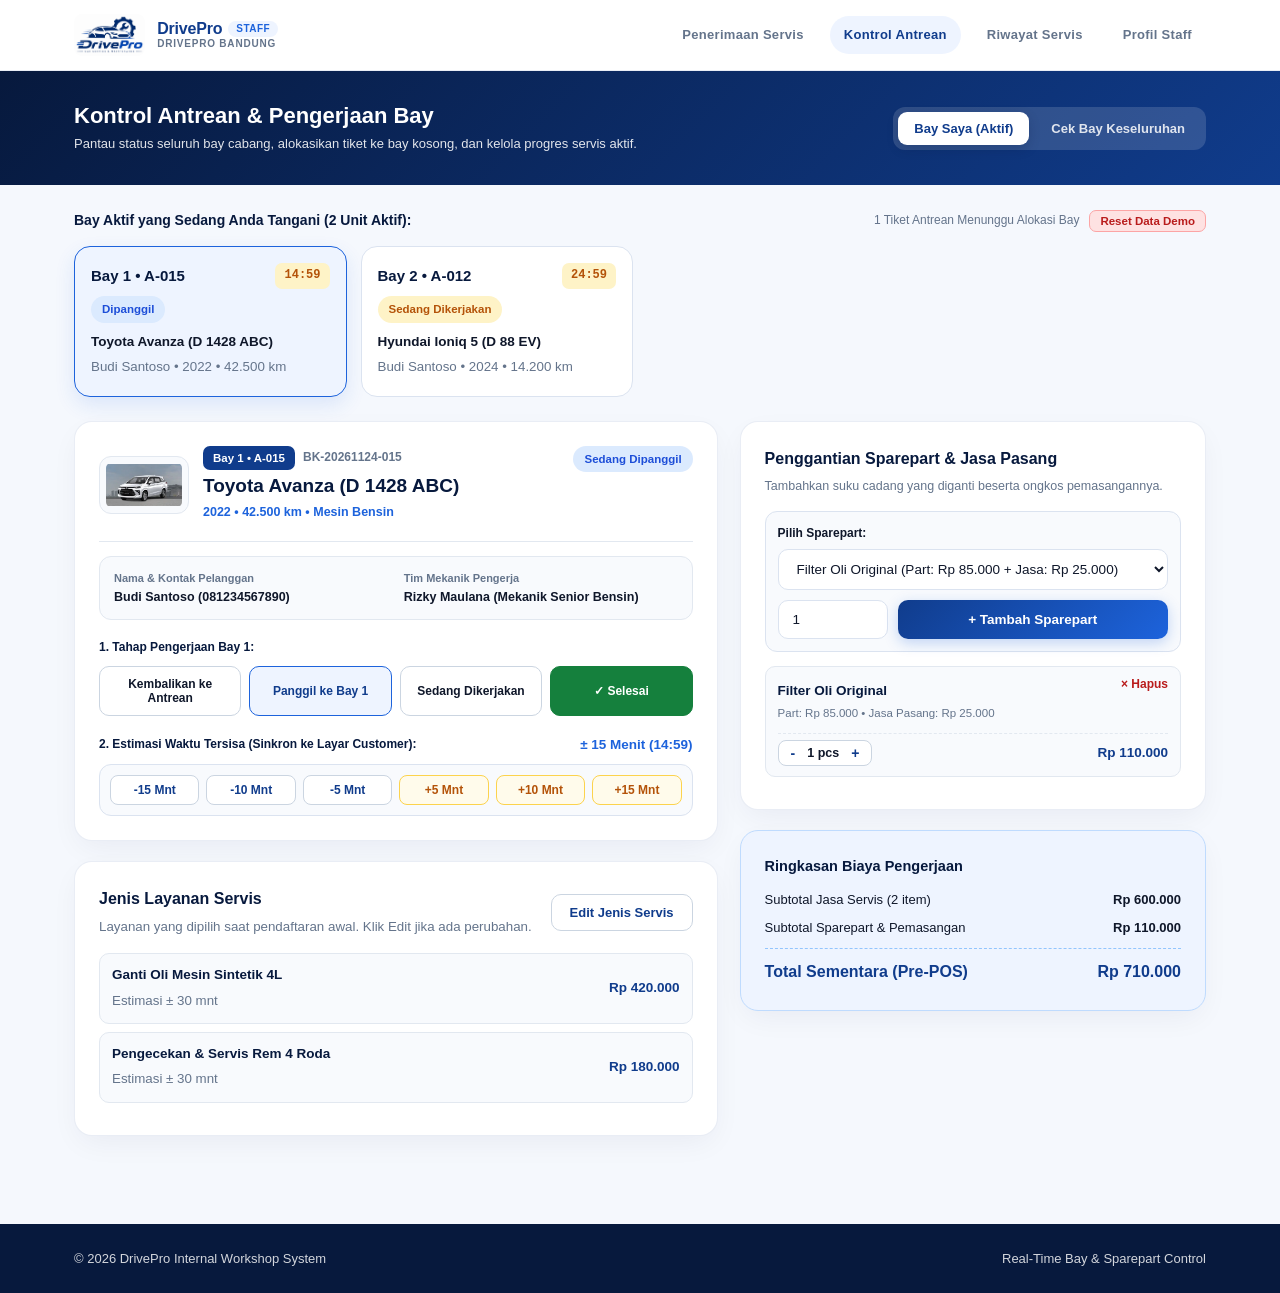
==== commit b96bfdd5: "feat: add staff dashboard pages" ====
--- a/staff/antrean.html
+++ b/staff/antrean.html
@@ -30,32 +30,73 @@
     <section class="queue-top-bar">
         <div class="container queue-header-flex">
             <div>
-                <h1 style="font-size:23px; font-weight:800; margin-bottom:4px;">Kontrol Antrean &amp; Pengerjaan Bay</h1>
-                <p style="font-size:13px; opacity:0.86;">Kelola estimasi waktu, revisi jenis layanan, dan penambahan sparepart secara real-time.</p>
+                <h1>Kontrol Antrean &amp; Pengerjaan Bay</h1>
+                <p>Pantau status seluruh bay cabang, alokasikan tiket ke bay kosong, dan kelola progres servis aktif.</p>
             </div>
 
             <div class="mode-switcher-pills">
                 <button type="button" class="mode-pill-btn active" id="btnModeMyBays" onclick="switchBayViewMode('mine')">
-                    Fokus Bay Saya
+                    Bay Saya (Aktif)
                 </button>
                 <button type="button" class="mode-pill-btn" id="btnModeAllBays" onclick="switchBayViewMode('all')">
-                    Semua Bay Cabang
+                    Cek Bay Keseluruhan
                 </button>
             </div>
         </div>
     </section>
 
     <main class="container">
-        <!-- Strip Pilihan Bay -->
-        <div style="display:flex; justify-content:space-between; align-items:center; margin-bottom:10px;">
-            <strong style="font-size:13.5px; color:var(--blue-dark);" id="bayStripHeading">Daftar Bay Tugas Anda (Klik Bay untuk Mengelola):</strong>
-            <span style="font-size:12px; color:var(--text-muted);" id="syncStatusLabel">Sinkronisasi Live dengan Portal Customer aktif</span>
+        <!-- Header Daftar Bay -->
+        <div style="display:flex; justify-content:space-between; align-items:center; flex-wrap:wrap; gap:8px; margin-bottom:14px;">
+            <strong style="font-size:14px; color:var(--blue-dark);" id="bayStripHeading">Bay Aktif yang Sedang Anda Tangani:</strong>
+            <div style="display:flex; align-items:center; gap:10px;">
+                <span style="font-size:12px; color:var(--text-muted);" id="waitingQueueCountBadge">0 Antrean Menunggu Alokasi Bay</span>
+                <button type="button" onclick="resetDemoQueues()" style="background:#fee2e2; color:#b91c1c; border:1px solid #fca5a5; padding:4px 10px; border-radius:7px; font-size:11.5px; font-weight:700; cursor:pointer;">
+                    Reset Data Demo
+                </button>
+            </div>
         </div>
-        <div class="bay-overview-strip" id="staffBayStripContainer"></div>
 
-        <!-- Area Kerja Bay Terpilih -->
+        <!-- Grid Kartu Bay -->
+        <div class="bay-overview-grid" id="staffBayStripContainer"></div>
+
+        <!-- Area Kerja Detail Bay Terpilih (Hanya tampil di tab Bay Saya) -->
         <div id="bayWorkspaceContainer"></div>
     </main>
+
+    <!-- POP-UP MODAL: MASUKKAN UNIT & MEKANIK KE BAY KOSONG -->
+    <div class="modal-backdrop" id="assignBayModal">
+        <div class="modal-card" style="max-width:460px;">
+            <div style="display:flex; justify-content:space-between; align-items:center; margin-bottom:12px;">
+                <div>
+                    <h3 style="font-size:18px; font-weight:800; color:var(--blue-dark);" id="assignModalTitle">Alokasikan Unit ke Bay 3</h3>
+                    <small style="color:var(--text-muted);">Pilih nomor antrean dan mekanik yang sesuai dengan jenis mesin kendaraan.</small>
+                </div>
+                <button type="button" onclick="closeAssignBayModal()" style="background:none; border:none; font-size:22px; color:var(--text-muted); cursor:pointer; line-height:1;">&times;</button>
+            </div>
+
+            <div style="display:flex; flex-direction:column; gap:14px;">
+                <div class="field-group">
+                    <label>1. Pilih Nomor Antrean Menunggu *</label>
+                    <select id="modalQueueSelect" onchange="onModalQueueSelected(this.value)"></select>
+                </div>
+
+                <div id="modalVehicleInfoBox" style="display:none; background:var(--blue-soft); border:1px solid #bfdbfe; border-radius:10px; padding:10px 12px; font-size:12.5px;"></div>
+
+                <div id="modalMechanicSection" style="display:none;">
+                    <label id="modalMechanicLabel" style="display:block; font-size:12.5px; font-weight:700; color:var(--blue-dark); margin-bottom:6px;">
+                        2. Pilih Mekanik yang Bertugas *
+                    </label>
+                    <div id="modalMechanicChecklist" style="display:flex; flex-direction:column; gap:4px; background:#f8fafd; border:1px solid #dbe3f0; border-radius:10px; padding:8px 10px; max-height:175px; overflow-y:auto;"></div>
+                </div>
+
+                <div style="display:flex; justify-content:flex-end; gap:10px; margin-top:4px;">
+                    <button type="button" class="btn-outline" onclick="closeAssignBayModal()">Batal</button>
+                    <button type="button" class="btn-primary" onclick="confirmAssignQueueFromModal()">Masukkan ke Bay &rarr;</button>
+                </div>
+            </div>
+        </div>
+    </div>
 
     <footer class="site-footer">
         <div class="container footer-inner">
--- a/staff/css/global.css
+++ b/staff/css/global.css
@@ -21,6 +21,42 @@
     --danger-text: #b91c1c;
 }
 
+/* DISINI KALI YAK TIMPANYA */
+/* Seragamkan banner biru bagian atas di semua halaman Staff */
+.staff-page-hero,
+.queue-top-bar {
+    width: 100%;
+    min-height: 114px;
+    background: linear-gradient(135deg, var(--blue-dark) 0%, var(--blue-primary) 100%);
+    color: var(--white);
+    padding: 28px 0;
+    margin-bottom: 24px;
+    display: flex;
+    align-items: center;
+}
+
+.staff-page-hero > .container,
+.queue-top-bar > .container {
+    width: 100%;
+}
+
+.staff-page-hero h1,
+.queue-top-bar h1 {
+    font-size: 22px;
+    font-weight: 800;
+    margin-bottom: 4px;
+    line-height: 1.25;
+}
+
+.staff-page-hero p,
+.queue-top-bar p {
+    font-size: 13px;
+    opacity: 0.88;
+    margin: 0;
+}
+/* sampee sini aja */
+
+
 * {
     box-sizing: border-box;
     margin: 0;
@@ -47,6 +83,7 @@
 }
 
 .container {
+    width: 100%;
     max-width: 1180px;
     margin: 0 auto;
     padding: 0 24px;
@@ -249,7 +286,7 @@
     align-items: center;
     justify-content: center;
     padding: 20px;
-    z-index: 2000;
+    z-index: 1000;
 }
 
 .modal-card {
--- a/staff/css/antrean.css
+++ b/staff/css/antrean.css
@@ -40,65 +40,175 @@
     box-shadow: 0 4px 12px rgba(7, 25, 61, 0.2);
 }
 
-.bay-overview-strip {
-    display: grid;
-    grid-template-columns: repeat(auto-fit, minmax(165px, 1fr));
+/* Grid Bay Keseluruhan & Bay Aktif */
+.bay-overview-grid {
+    display: grid;
+    grid-template-columns: repeat(auto-fill, minmax(260px, 1fr));
+    gap: 14px;
+    margin-bottom: 24px;
+}
+
+.bay-slot-card {
+    background: var(--white);
+    border: 1.5px solid #dbe3f0;
+    border-radius: 16px;
+    padding: 16px;
+    transition: all 0.2s;
+    display: flex;
+    flex-direction: column;
+    justify-content: space-between;
     gap: 12px;
-    margin-bottom: 24px;
-}
-
-.bay-mini-card {
-    background: var(--white);
-    border: 1.5px solid #dbe3f0;
-    border-radius: 14px;
-    padding: 14px;
-    cursor: pointer;
-    transition: all 0.2s;
-    position: relative;
-}
-
-.bay-mini-card:hover {
+}
+
+.bay-slot-card.occupied {
+    cursor: pointer;
+}
+
+.bay-slot-card.occupied:hover {
     border-color: var(--blue-accent);
     transform: translateY(-2px);
 }
 
-.bay-mini-card.selected-bay {
+.bay-slot-card.selected-bay {
     border-color: var(--blue-accent);
     background: var(--blue-soft);
     box-shadow: 0 8px 20px rgba(29, 99, 220, 0.12);
 }
 
-.bay-mini-card.my-assigned::after {
-    content: 'BAY SAYA';
-    position: absolute;
-    top: 10px;
-    right: 10px;
-    font-size: 9.5px;
+.bay-slot-card.empty-bay {
+    background: #f8fafd;
+    border-style: dashed;
+}
+
+.live-timer-badge {
+    display: inline-flex;
+    align-items: center;
+    gap: 5px;
+    font-family: 'Consolas', 'Courier New', monospace;
+    font-size: 12px;
     font-weight: 800;
-    background: var(--blue-primary);
-    color: var(--white);
-    padding: 2px 7px;
-    border-radius: 6px;
-}
-
+    padding: 3px 9px;
+    border-radius: 7px;
+    background: #fef3c7;
+    color: #b45309;
+}
+
+/* Workspace Detail Bay Terpilih */
 .workspace-grid {
     display: grid;
-    grid-template-columns: 1.35fr 1fr;
+    grid-template-columns: minmax(0, 1.38fr) minmax(0, 1fr);
     gap: 22px;
     align-items: start;
     margin-bottom: 48px;
 }
 
-.time-adjust-bar {
-    display: flex;
-    align-items: center;
-    flex-wrap: wrap;
+.vehicle-hero-header {
+    display: flex;
+    justify-content: space-between;
+    align-items: flex-start;
+    gap: 14px;
+    padding-bottom: 16px;
+    border-bottom: 1px solid #e2e8f0;
+}
+
+.vehicle-hero-left {
+    display: flex;
+    align-items: center;
+    gap: 14px;
+    min-width: 0;
+}
+
+.vehicle-hero-img {
+    width: 90px;
+    height: 58px;
+    object-fit: contain;
+    background: #f8fafd;
+    border: 1px solid #e2e8f0;
+    border-radius: 12px;
+    padding: 6px;
+    flex-shrink: 0;
+}
+
+.job-meta-grid {
+    display: grid;
+    grid-template-columns: repeat(2, minmax(0, 1fr));
+    gap: 10px 16px;
+    background: #f8fafd;
+    border: 1px solid #e2e8f0;
+    border-radius: 12px;
+    padding: 12px 14px;
+    margin-top: 14px;
+    font-size: 12.5px;
+}
+
+.job-meta-grid div span {
+    display: block;
+    font-size: 11px;
+    font-weight: 700;
+    color: var(--text-muted);
+}
+
+.job-meta-grid div strong {
+    color: var(--text-dark);
+    word-break: break-word;
+}
+
+.status-stepper-grid {
+    display: grid;
+    grid-template-columns: repeat(4, minmax(0, 1fr));
     gap: 8px;
+}
+
+.status-step-btn {
+    padding: 10px 8px;
+    border-radius: 10px;
+    border: 1.5px solid #cbd5e1;
+    background: var(--white);
+    color: var(--text-dark);
+    font-size: 12px;
+    font-weight: 700;
+    cursor: pointer;
+    text-align: center;
+    transition: all 0.15s;
+}
+
+.status-step-btn.active-waiting {
+    background: #f1f5f9;
+    border-color: #64748b;
+    color: #0f172a;
+}
+
+.status-step-btn.active-called {
+    background: var(--blue-soft);
+    border-color: var(--blue-accent);
+    color: var(--blue-primary);
+}
+
+.status-step-btn.active-working {
+    background: var(--warning-bg);
+    border-color: #f59e0b;
+    color: #b45309;
+}
+
+.status-step-btn.complete-btn {
+    background: #15803d;
+    border-color: #15803d;
+    color: var(--white);
+}
+
+.status-step-btn.complete-btn:hover {
+    background: #166534;
+}
+
+.time-adjust-grid {
+    display: grid;
+    grid-template-columns: repeat(6, minmax(0, 1fr));
+    gap: 7px;
     background: #f8fafd;
     border: 1px solid #dbe3f0;
-    padding: 12px 14px;
-    border-radius: 12px;
-    margin-top: 10px;
+    padding: 10px;
+    border-radius: 12px;
+    margin-top: 8px;
 }
 
 .btn-time-step {
@@ -107,9 +217,10 @@
     color: var(--blue-primary);
     font-size: 12px;
     font-weight: 800;
-    padding: 6px 11px;
+    padding: 7px 4px;
     border-radius: 8px;
     cursor: pointer;
+    text-align: center;
     transition: all 0.15s;
 }
 
@@ -165,4 +276,7 @@
 
 @media (max-width: 920px) {
     .workspace-grid { grid-template-columns: 1fr; }
+    .status-stepper-grid { grid-template-columns: repeat(2, 1fr); }
+    .time-adjust-grid { grid-template-columns: repeat(3, 1fr); }
+    .job-meta-grid { grid-template-columns: 1fr; }
 }
